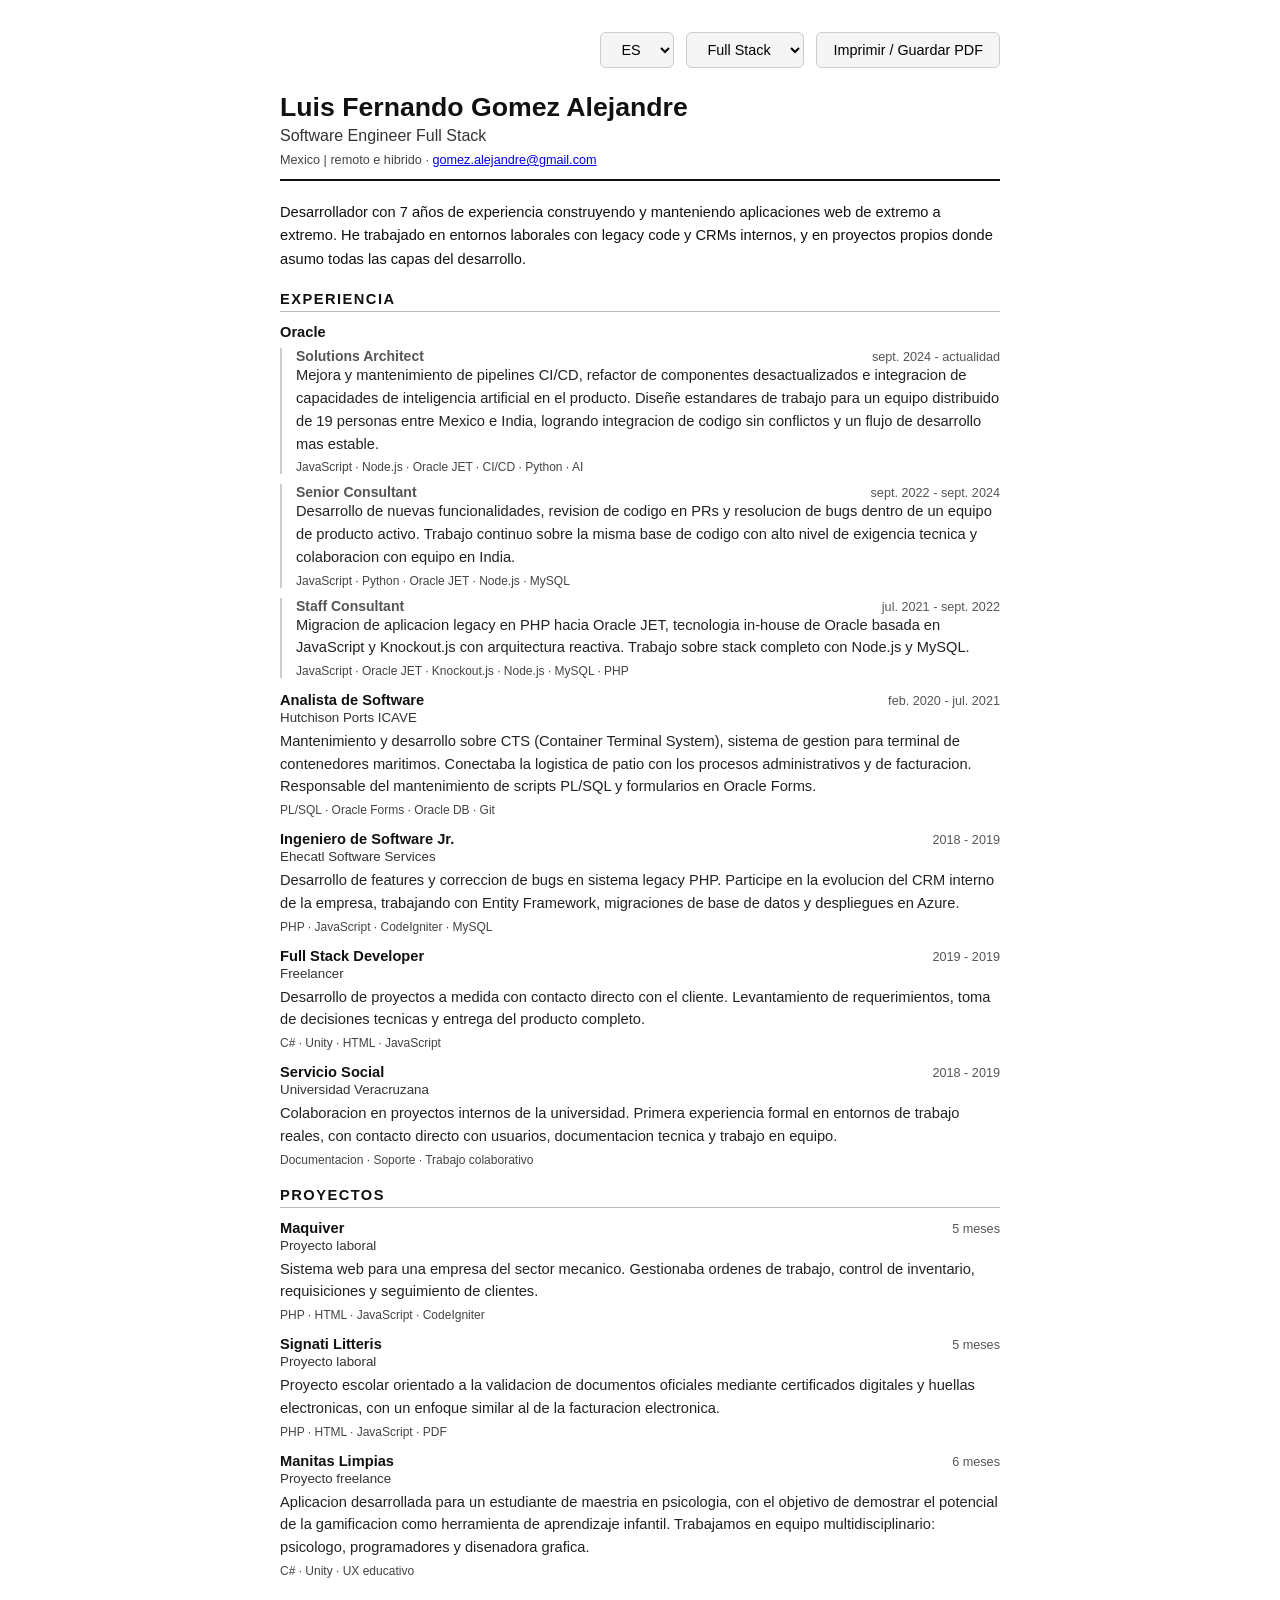
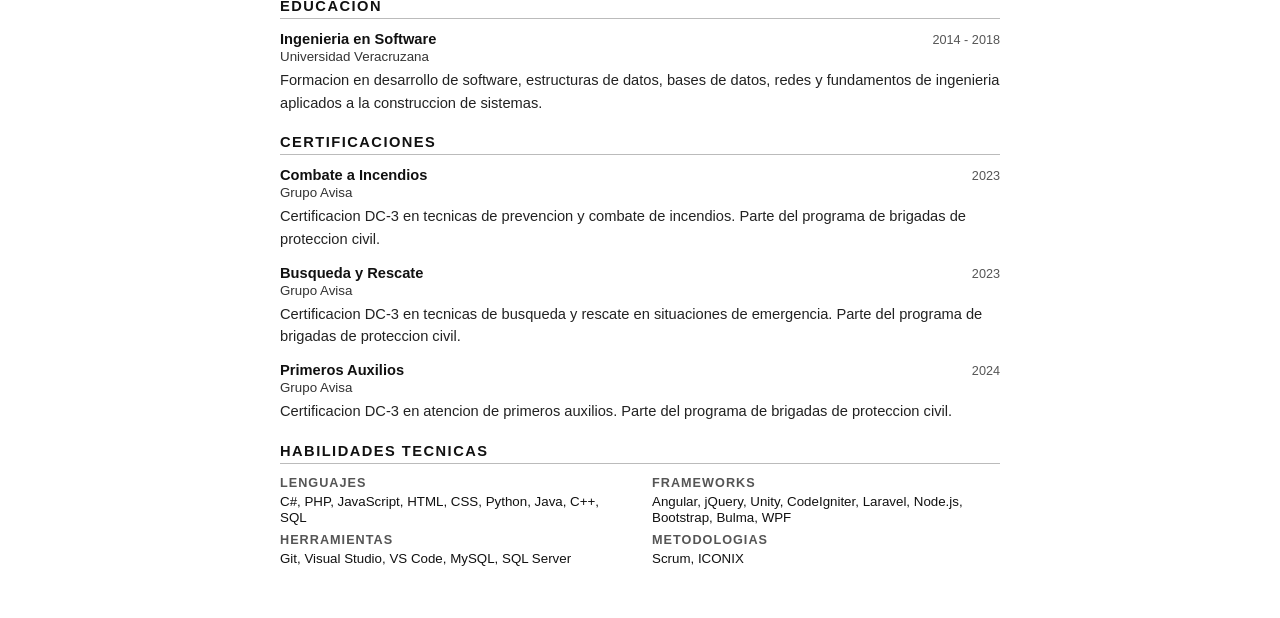
==== ats.html @ 858db590 "new version of cv" ====
<!DOCTYPE html>
<html lang="es">
  <head>
    <meta charset="UTF-8">
    <meta name="viewport" content="width=device-width, initial-scale=1.0">
    <title>CV | Luis Fernando Gomez Alejandre</title>
    <style>
      * { box-sizing: border-box; margin: 0; padding: 0; }

      body {
        font-family: Arial, Helvetica, sans-serif;
        font-size: 11pt;
        color: #111;
        background: #fff;
        padding: 32px 40px;
        max-width: 800px;
        margin: 0 auto;
      }

      /* ---- toolbar (se oculta al imprimir) ---- */
      .toolbar {
        display: flex;
        gap: 12px;
        justify-content: flex-end;
        margin-bottom: 24px;
      }

      .toolbar button, .toolbar select {
        font-family: inherit;
        font-size: 0.9rem;
        padding: 8px 16px;
        border: 1px solid #ccc;
        border-radius: 6px;
        background: #f5f5f5;
        cursor: pointer;
      }

      .toolbar button:hover { background: #e8e8e8; }

      /* ---- cabecera ---- */
      #ats-header { margin-bottom: 20px; border-bottom: 2px solid #111; padding-bottom: 12px; }
      #ats-header h1 { font-size: 20pt; }
      #ats-header .role { font-size: 12pt; color: #333; margin-top: 4px; }
      #ats-header .meta { margin-top: 8px; font-size: 9.5pt; color: #444; }
      #ats-header .meta span + span::before { content: " · "; }

      /* ---- resumen ---- */
      #ats-summary { margin-bottom: 20px; }
      #ats-summary p { line-height: 1.6; }

      /* ---- secciones ---- */
      .ats-section { margin-bottom: 20px; }
      .ats-section h2 {
        font-size: 11pt;
        text-transform: uppercase;
        letter-spacing: 0.1em;
        border-bottom: 1px solid #bbb;
        padding-bottom: 4px;
        margin-bottom: 12px;
      }

      /* ---- entradas ---- */
      .ats-entry { margin-bottom: 14px; }
      .ats-entry-header {
        display: flex;
        justify-content: space-between;
        align-items: baseline;
        gap: 8px;
      }
      .ats-entry-header strong { font-size: 11pt; }
      .ats-entry-header span { font-size: 9.5pt; color: #555; white-space: nowrap; }
      .ats-entry .subtitle { font-size: 10pt; color: #333; margin: 2px 0 5px; }
      .ats-entry p { line-height: 1.55; color: #222; }
      .ats-entry .stack { margin-top: 5px; font-size: 9pt; color: #444; }

      /* ---- grupo empresa (Oracle) ---- */
      .ats-group-company {
        font-size: 11pt;
        font-weight: bold;
        margin-bottom: 8px;
      }
      .ats-group-role { margin-bottom: 10px; padding-left: 14px; border-left: 2px solid #ccc; }
      .ats-group-role .role-name { font-weight: bold; font-size: 10.5pt; }

      /* ---- habilidades ---- */
      .skills-grid { display: grid; grid-template-columns: 1fr 1fr; gap: 8px 24px; }
      .skill-group strong { display: block; font-size: 9.5pt; text-transform: uppercase; letter-spacing: 0.08em; color: #555; margin-bottom: 3px; }
      .skill-group span { font-size: 10pt; }

      /* ---- print ---- */
      @media print {
        body { padding: 0; font-size: 10.5pt; }
        .toolbar { display: none; }
        a { color: inherit; text-decoration: none; }
        .ats-section { page-break-inside: avoid; }
      }
    </style>
  </head>
  <body>
    <div class="toolbar" id="toolbar">
      <select id="lang-select">
        <option value="es">ES</option>
        <option value="en">EN</option>
      </select>
      <select id="profile-select"></select>
      <button onclick="window.print()">Imprimir / Guardar PDF</button>
    </div>

    <div id="ats-header"></div>
    <div id="ats-summary"></div>
    <div id="ats-content"></div>

    <script>
      const DATA_FILES = {
        profile: "perfil.json",
        audiences: "perfiles.json",
        experience: "empresas.json",
        projects: "proyectos.json",
        languages: "Lenguajes.json",
        frameworks: "frameworks.json",
        tools: "herramientas.json",
        methods: "metodologias.json",
        education: "estudios.json",
        certifications: "certificaciones.json",
        courses: "cursos.json"
      };

      const state = { language: "es", audience: null, data: null };

      document.addEventListener("DOMContentLoaded", init);

      async function init() {
        state.language = new URLSearchParams(location.search).get("lang") || "es";
        const audienceParam = new URLSearchParams(location.search).get("perfil");

        const entries = await Promise.all(
          Object.entries(DATA_FILES).map(async ([key, file]) => {
            const res = await fetch(`data/${state.language}/${file}`);
            return [key, await res.json()];
          })
        );
        state.data = Object.fromEntries(entries);
        state.audience = audienceParam || state.data.profile.defaultAudience;

        setupToolbar();
        render();
      }

      function setupToolbar() {
        const langSelect = document.getElementById("lang-select");
        langSelect.value = state.language;
        langSelect.addEventListener("change", async () => {
          state.language = langSelect.value;
          const url = new URL(location.href);
          url.searchParams.set("lang", state.language);
          url.searchParams.set("perfil", state.audience);
          history.replaceState({}, "", url);
          const entries = await Promise.all(
            Object.entries(DATA_FILES).map(async ([key, file]) => {
              const res = await fetch(`data/${state.language}/${file}`);
              return [key, await res.json()];
            })
          );
          state.data = Object.fromEntries(entries);
          setupProfileSelect();
          render();
        });

        setupProfileSelect();
      }

      function setupProfileSelect() {
        const profileSelect = document.getElementById("profile-select");
        profileSelect.innerHTML = state.data.audiences
          .map(a => `<option value="${a.id}" ${a.id === state.audience ? "selected" : ""}>${a.label}</option>`)
          .join("");
        profileSelect.addEventListener("change", () => {
          state.audience = profileSelect.value;
          const url = new URL(location.href);
          url.searchParams.set("perfil", state.audience);
          history.replaceState({}, "", url);
          render();
        });
      }

      function render() {
        const p = state.data.profile;
        const headline = p.headlines[state.audience] || p.headlines[p.defaultAudience];
        const summary = p.summaries[state.audience] || p.summaries[p.defaultAudience];

        document.getElementById("ats-header").innerHTML = `
          <h1>${p.name} ${p.lastNameAccent}</h1>
          <div class="role">${headline}</div>
          <div class="meta">
            <span>${p.location}</span>
            <span><a href="mailto:${p.email}">${p.email}</a></span>
            ${p.github ? `<span>${p.github}</span>` : ""}
            ${p.linkedin ? `<span>${p.linkedin}</span>` : ""}
          </div>
        `;

        document.getElementById("ats-summary").innerHTML = `<p>${summary}</p>`;

        const experience = sortByAudience(state.data.experience);
        const groups = groupByCompany(experience);

        const education = sortByAudience(state.data.education);
        const certifications = sortByAudience(state.data.certifications);
        const projects = sortByAudience(state.data.projects);

        const allSkills = [
          ...state.data.languages,
          ...state.data.frameworks,
          ...state.data.tools,
          ...state.data.methods
        ];

        document.getElementById("ats-content").innerHTML = `
          ${section(state.language === "es" ? "Experiencia" : "Experience", groups.map(({ company, roles }) =>
            roles.length === 1 ? entryHtml(roles[0]) : groupHtml(company, roles)
          ).join(""))}

          ${projects.length ? section(state.language === "es" ? "Proyectos" : "Projects", projects.map(projectHtml).join("")) : ""}

          ${education.length ? section(state.language === "es" ? "Educacion" : "Education", education.map(educationHtml).join("")) : ""}

          ${certifications.length ? section(state.language === "es" ? "Certificaciones" : "Certifications", certifications.map(certHtml).join("")) : ""}

          ${skillsSection(state.data)}
        `;
      }

      function section(title, content) {
        return `<div class="ats-section"><h2>${title}</h2>${content}</div>`;
      }

      function entryHtml(item) {
        return `
          <div class="ats-entry">
            <div class="ats-entry-header">
              <strong>${item.role || item.name || item.program}</strong>
              <span>${item.start} - ${item.end}</span>
            </div>
            <div class="subtitle">${item.company || item.institution || item.character || ""}</div>
            <p>${item.summary || item.description || ""}</p>
            ${item.stack ? `<div class="stack">${item.stack.join(" · ")}</div>` : ""}
          </div>
        `;
      }

      function groupHtml(company, roles) {
        return `
          <div class="ats-entry">
            <div class="ats-group-company">${company}</div>
            ${roles.map(role => `
              <div class="ats-group-role">
                <div class="ats-entry-header">
                  <span class="role-name">${role.role}</span>
                  <span>${role.start} - ${role.end}</span>
                </div>
                <p>${role.summary}</p>
                <div class="stack">${role.stack.join(" · ")}</div>
              </div>
            `).join("")}
          </div>
        `;
      }

      function projectHtml(item) {
        return `
          <div class="ats-entry">
            <div class="ats-entry-header">
              <strong>${item.name}</strong>
              <span>${item.timeline}</span>
            </div>
            <div class="subtitle">${item.character}</div>
            <p>${item.description}</p>
            ${item.stack ? `<div class="stack">${item.stack.join(" · ")}</div>` : ""}
          </div>
        `;
      }

      function educationHtml(item) {
        return `
          <div class="ats-entry">
            <div class="ats-entry-header">
              <strong>${item.program}</strong>
              <span>${item.start} - ${item.end}</span>
            </div>
            <div class="subtitle">${item.institution}</div>
            <p>${item.description}</p>
          </div>
        `;
      }

      function certHtml(item) {
        return `
          <div class="ats-entry">
            <div class="ats-entry-header">
              <strong>${item.name}</strong>
              <span>${item.year}</span>
            </div>
            <div class="subtitle">${item.issuer}</div>
            <p>${item.description}</p>
          </div>
        `;
      }

      function skillsSection(data) {
        const groups = [
          { label: state.language === "es" ? "Lenguajes" : "Languages", items: data.languages, field: "name" },
          { label: "Frameworks", items: data.frameworks, field: "name" },
          { label: state.language === "es" ? "Herramientas" : "Tools", items: data.tools, field: "name" },
          { label: state.language === "es" ? "Metodologias" : "Methodologies", items: data.methods, field: "name" }
        ].filter(g => g.items.length);

        if (!groups.length) return "";

        return section(
          state.language === "es" ? "Habilidades tecnicas" : "Technical skills",
          `<div class="skills-grid">
            ${groups.map(g => `
              <div class="skill-group">
                <strong>${g.label}</strong>
                <span>${g.items.map(i => i[g.field]).join(", ")}</span>
              </div>
            `).join("")}
          </div>`
        );
      }

      function sortByAudience(items) {
        return [...items].sort((a, b) => score(b) - score(a));
      }

      function score(item) {
        if (!item.audiences) return 0;
        if (item.audiences.includes(state.audience)) return 3;
        if (item.audiences.includes("shared")) return 1;
        return 0;
      }

      function groupByCompany(items) {
        const order = [];
        const map = {};
        items.forEach(item => {
          if (!map[item.company]) { map[item.company] = []; order.push(item.company); }
          map[item.company].push(item);
        });
        return order.map(company => ({ company, roles: map[company] }));
      }
    </script>
  </body>
</html>
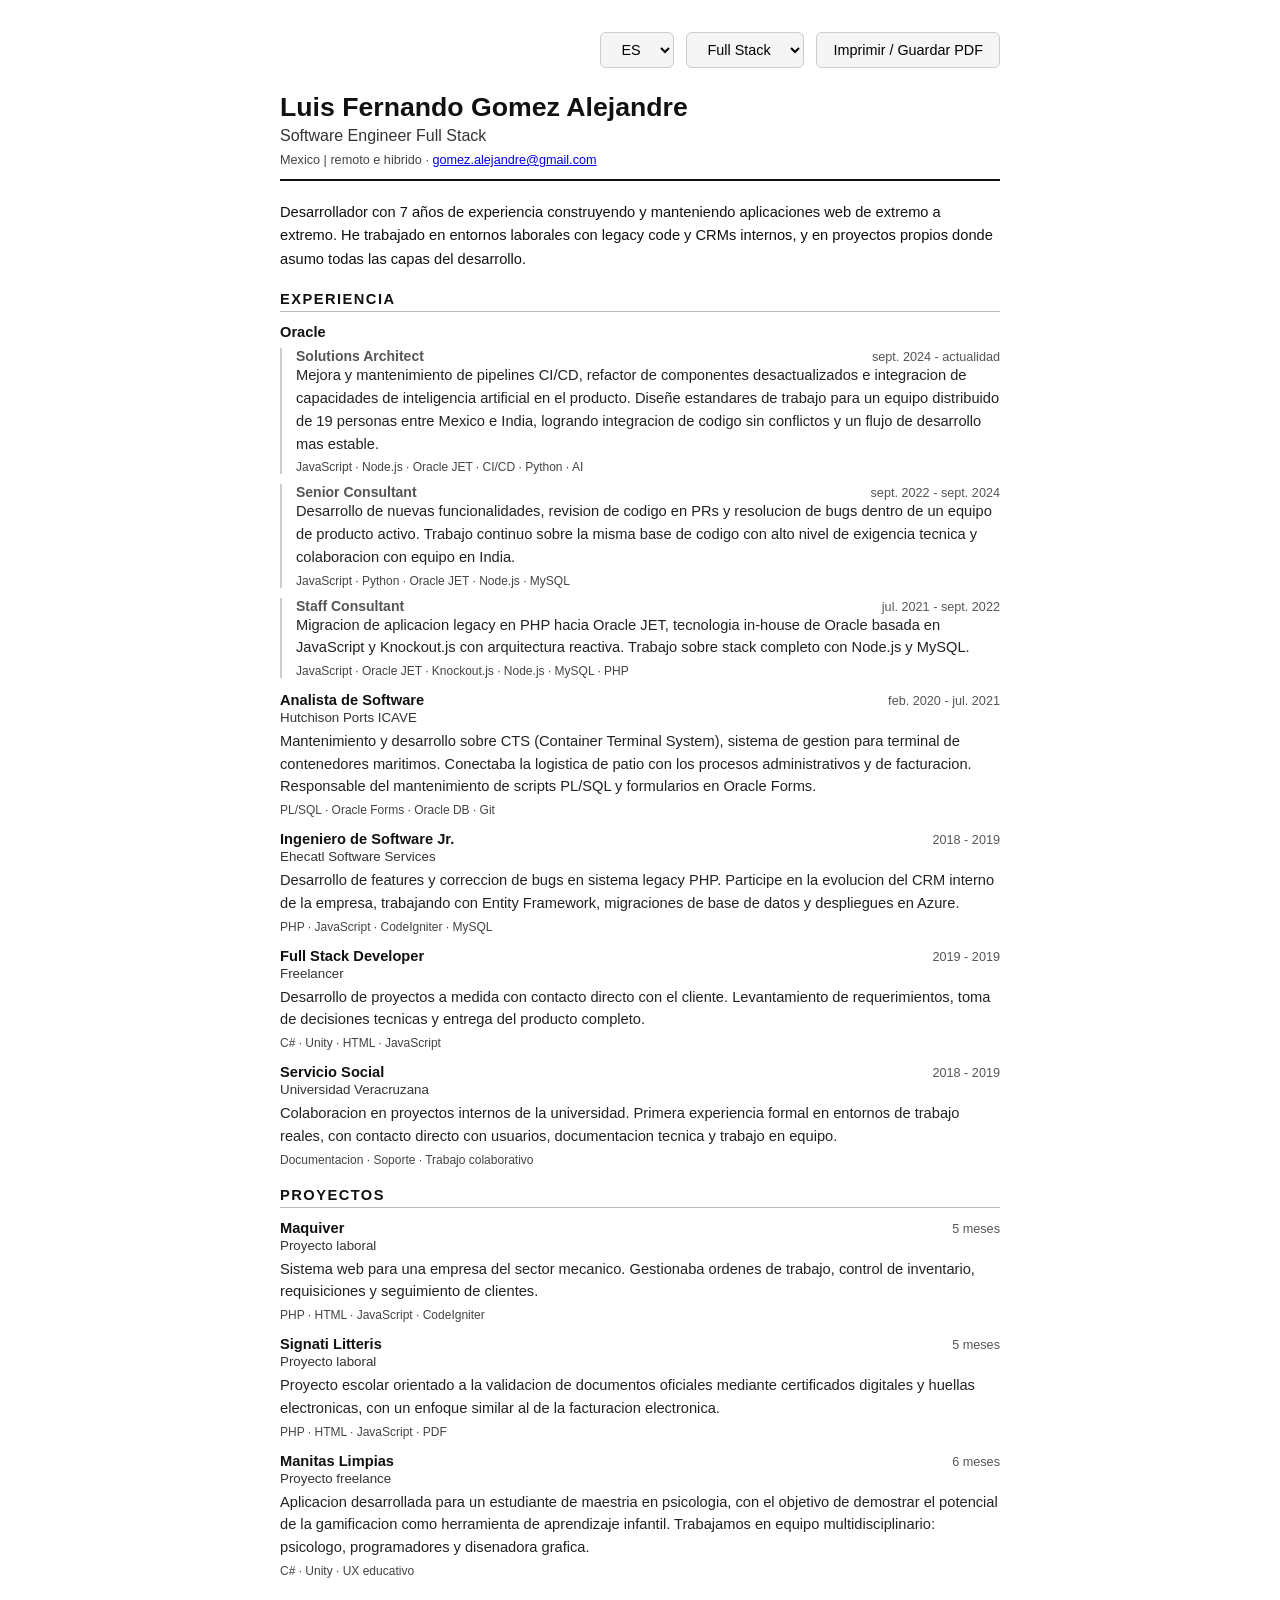
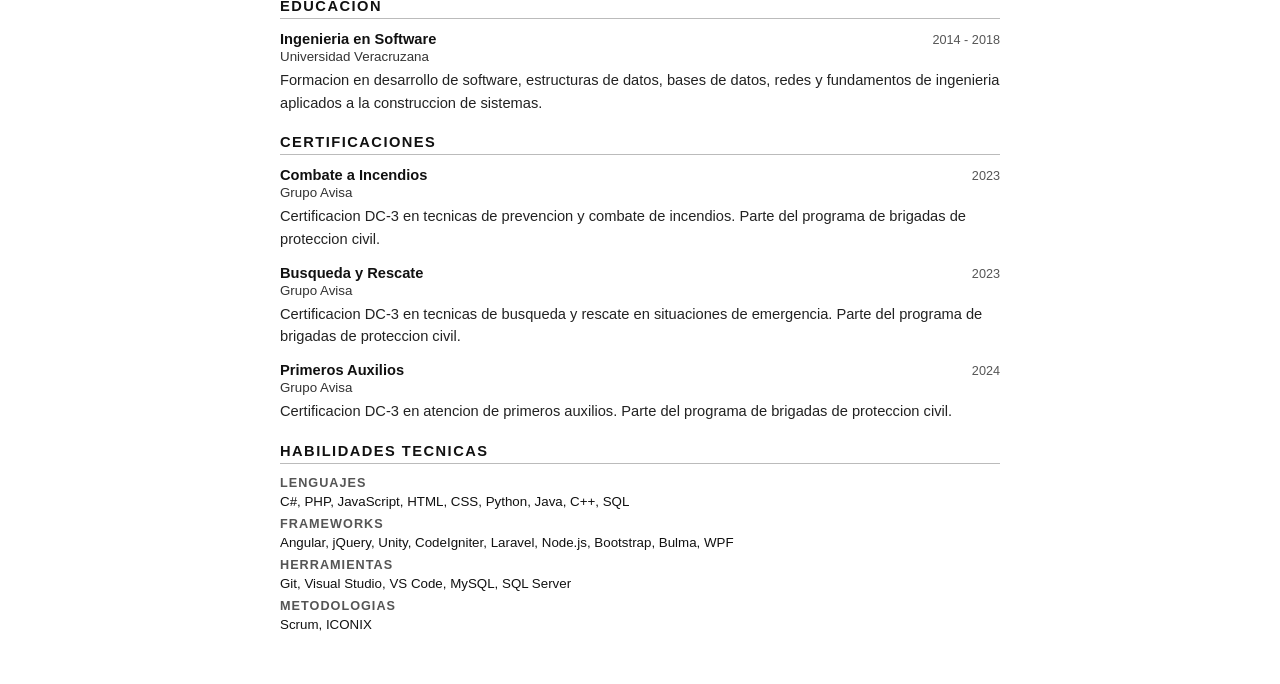
==== commit 1b3791f0: "adding social media" ====
--- a/ats.html
+++ b/ats.html
@@ -83,7 +83,7 @@
       .ats-group-role .role-name { font-weight: bold; font-size: 10.5pt; }
 
       /* ---- habilidades ---- */
-      .skills-grid { display: grid; grid-template-columns: 1fr 1fr; gap: 8px 24px; }
+      .skills-grid { display: grid; grid-template-columns: 1fr; gap: 8px; }
       .skill-group strong { display: block; font-size: 9.5pt; text-transform: uppercase; letter-spacing: 0.08em; color: #555; margin-bottom: 3px; }
       .skill-group span { font-size: 10pt; }
 
